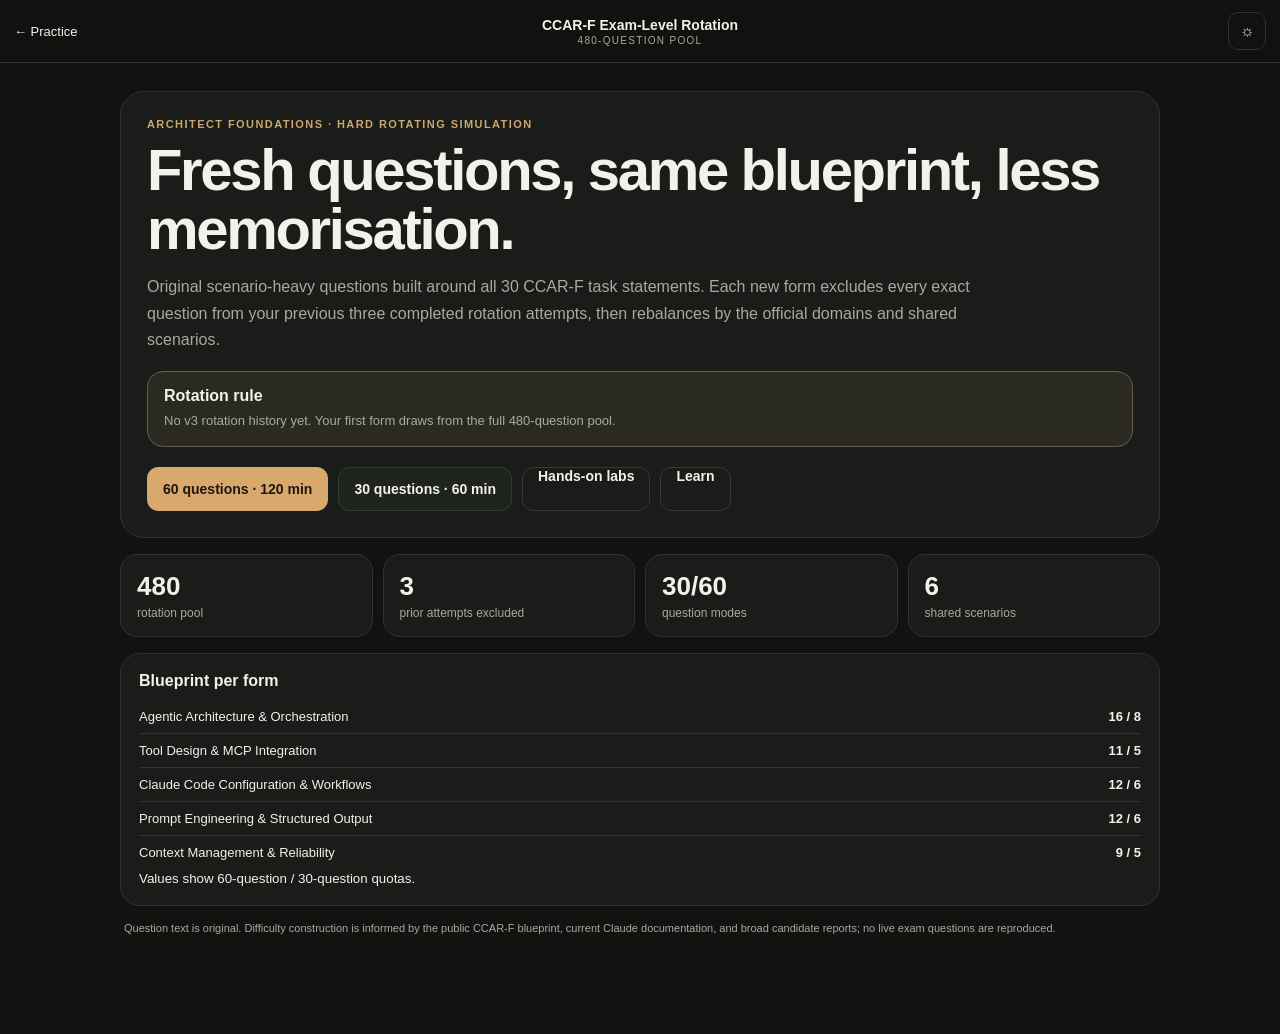
==== ccarf-final.html @ fe5c46d6 "Upgrade CCAR-F to 480-question exam-level rotation" ====
<!doctype html>
<html lang="en" data-theme="dark">
<head>
  <meta charset="utf-8">
  <meta name="viewport" content="width=device-width,initial-scale=1,viewport-fit=cover">
  <meta name="theme-color" content="#111310">
  <meta name="description" content="CCAR-F exam-level rotating practice with a 480-question original bank, 30/60 question modes, shared scenarios, blueprint weighting, and three-attempt repeat avoidance.">
  <title>CCAR-F Exam-Level Rotation</title>
  <link rel="stylesheet" href="styles.css">
  <link rel="stylesheet" href="readiness.css">
  <link rel="stylesheet" href="ccarf-hardening.css">
</head>
<body>
  <div id="ccarf-final-app"></div>
  <script src="ccarf-final-bank.js"></script>
  <script src="ccarf-final.js"></script>
</body>
</html>
---- styles.css ----
:root{
  color-scheme:dark;
  --bg:#111310;--surface:#181b17;--surface-2:#20241f;--surface-3:#292e28;
  --text:#f3f1ea;--muted:#aaa99f;--faint:#7d7f76;--border:#343931;
  --accent:#d9a86c;--accent-soft:#3b3023;--accent-text:#ffddb4;
  --good:#83b89a;--good-bg:#182a20;--bad:#dc8a86;--bad-bg:#311e1d;--warn:#d9b86c;
  --shadow:0 18px 55px rgba(0,0,0,.24);--r:16px;--r-sm:11px;
  --s1:4px;--s2:8px;--s3:12px;--s4:16px;--s5:24px;--s6:32px;--s7:48px;
  --max:1120px;--tap:44px;--fast:160ms;
  font-family:Inter,ui-sans-serif,-apple-system,BlinkMacSystemFont,"Segoe UI",Roboto,Helvetica,Arial,sans-serif;
}
html[data-theme="light"]{color-scheme:light;--bg:#f4f2ec;--surface:#fbfaf6;--surface-2:#f0eee7;--surface-3:#e7e4dc;--text:#25261f;--muted:#62645c;--faint:#85877e;--border:#d8d5cc;--accent:#9d602f;--accent-soft:#f1e1cf;--accent-text:#6e3b18;--good:#3f7d5c;--good-bg:#e3f0e8;--bad:#b7534f;--bad-bg:#f5e3e1;--warn:#8d6d24;--shadow:0 18px 55px rgba(53,49,40,.10)}
*{box-sizing:border-box}html,body{margin:0;min-height:100%;background:var(--bg);color:var(--text)}body{min-width:320px}button,input{font:inherit}button{color:inherit}a{color:inherit}button:focus-visible,input:focus-visible,[tabindex]:focus-visible{outline:2px solid var(--accent);outline-offset:3px}
.shell{min-height:100vh;padding-bottom:78px}.topbar{position:sticky;top:0;z-index:20;background:color-mix(in srgb,var(--bg) 88%,transparent);backdrop-filter:blur(18px);border-bottom:1px solid var(--border)}.topbar-inner{height:64px;max-width:var(--max);margin:auto;padding:0 var(--s4);display:flex;align-items:center;justify-content:space-between;gap:var(--s3)}
.brand{display:flex;align-items:center;gap:11px;font-weight:760;letter-spacing:-.02em}.mark{width:29px;height:29px;border-radius:9px;background:linear-gradient(145deg,var(--accent),color-mix(in srgb,var(--accent) 62%,#fff));display:grid;place-items:center;color:#17130f;font-weight:900;font-size:14px}.top-actions{display:flex;align-items:center;gap:8px}.icon-btn{width:44px;height:44px;border:0;border-radius:12px;background:transparent;display:grid;place-items:center;cursor:pointer}.icon-btn:hover{background:var(--surface-2)}
.main{max-width:var(--max);margin:auto;padding:var(--s5) var(--s4) var(--s7)}.eyebrow{font-size:12px;text-transform:uppercase;letter-spacing:.13em;color:var(--accent);font-weight:800}.hero{padding:16px 0 26px}.hero h1{margin:8px 0 8px;font-size:clamp(30px,5vw,48px);line-height:1.04;letter-spacing:-.045em;max-width:760px}.hero p{margin:0;max-width:680px;color:var(--muted);line-height:1.65;font-size:15px}
.exam-grid{display:grid;grid-template-columns:1fr;gap:12px}.exam-card{position:relative;border:1px solid var(--border);border-radius:var(--r);background:var(--surface);padding:20px;overflow:hidden}.exam-card:before{content:"";position:absolute;inset:0 auto 0 0;width:3px;background:var(--track,var(--accent))}.exam-card h2{margin:0 0 6px;font-size:19px;letter-spacing:-.02em}.meta{color:var(--muted);font-size:13px;line-height:1.5}.card-actions{display:flex;gap:9px;flex-wrap:wrap;margin-top:18px}.btn{min-height:44px;border:1px solid var(--border);border-radius:11px;padding:0 15px;background:var(--surface-2);font-weight:720;font-size:14px;cursor:pointer;transition:transform var(--fast),background var(--fast),border-color var(--fast)}.btn:hover{background:var(--surface-3)}.btn:active{transform:translateY(1px)}.btn.primary{background:var(--accent);border-color:var(--accent);color:#1d1711}.btn.ghost{background:transparent}.btn.danger{border-color:color-mix(in srgb,var(--bad) 55%,var(--border));color:var(--bad)}.btn:disabled{opacity:.5;cursor:not-allowed}.resume-note{margin-top:13px;padding-top:13px;border-top:1px solid var(--border);font-size:13px;color:var(--muted)}
.bottom-nav{position:fixed;z-index:30;left:0;right:0;bottom:0;padding:8px max(12px,env(safe-area-inset-right)) max(8px,env(safe-area-inset-bottom)) max(12px,env(safe-area-inset-left));background:color-mix(in srgb,var(--bg) 92%,transparent);backdrop-filter:blur(18px);border-top:1px solid var(--border);display:grid;grid-template-columns:1fr 1fr;gap:8px}.nav-btn{height:52px;border:0;border-radius:13px;background:transparent;color:var(--muted);font-size:12px;font-weight:760;display:flex;flex-direction:column;align-items:center;justify-content:center;gap:4px;cursor:pointer}.nav-btn.active{background:var(--surface-2);color:var(--text)}.nav-icon{font-size:18px;line-height:1}
.page-head{display:flex;align-items:flex-start;justify-content:space-between;gap:16px;margin-bottom:22px}.page-head h1{font-size:28px;margin:2px 0 4px;letter-spacing:-.035em}.page-head p{margin:0;color:var(--muted);font-size:14px}.history-list{display:grid;gap:10px}.history-item{border:1px solid var(--border);background:var(--surface);border-radius:14px;padding:16px;display:grid;grid-template-columns:1fr auto;gap:12px;align-items:center}.history-title{font-weight:760}.history-sub{margin-top:4px;font-size:13px;color:var(--muted)}.score{font-size:22px;font-weight:820;letter-spacing:-.04em;text-align:right}.empty{border:1px dashed var(--border);border-radius:16px;padding:34px 20px;text-align:center;color:var(--muted)}.empty strong{display:block;color:var(--text);margin-bottom:5px}
.exam-shell{min-height:100vh;background:var(--bg);padding-bottom:86px}.exam-top{position:sticky;top:0;z-index:25;background:color-mix(in srgb,var(--bg) 93%,transparent);backdrop-filter:blur(18px);border-bottom:1px solid var(--border)}.exam-top-inner{max-width:960px;margin:auto;height:62px;padding:0 12px;display:grid;grid-template-columns:1fr auto 1fr;align-items:center;gap:8px}.exam-progress{font-size:13px;font-weight:780}.timer{font-variant-numeric:tabular-nums;font-size:14px;font-weight:800;padding:7px 10px;border-radius:9px;background:var(--surface-2)}.exam-tools{justify-self:end;display:flex;gap:4px}.flag.active{color:var(--warn);background:var(--surface-2)}
.question-wrap{max-width:860px;margin:auto;padding:24px 16px 112px}.q-domain{font-size:12px;font-weight:800;letter-spacing:.08em;text-transform:uppercase;color:var(--accent);margin-bottom:12px}.select-rule{display:inline-flex;align-items:center;gap:7px;margin-bottom:14px;border:1px solid var(--border);background:var(--surface);border-radius:999px;padding:6px 10px;font-size:12px;font-weight:800}.select-rule b{color:var(--accent-text)}.stem{font-size:clamp(18px,2.8vw,23px);line-height:1.55;letter-spacing:-.018em;margin:0 0 22px;max-width:75ch}.options{display:grid;gap:10px}.option{width:100%;border:1px solid var(--border);background:var(--surface);border-radius:14px;padding:14px 14px;min-height:58px;display:grid;grid-template-columns:30px 1fr;gap:12px;text-align:left;align-items:start;cursor:pointer;line-height:1.5;transition:background var(--fast),border-color var(--fast),transform var(--fast)}.option:hover{background:var(--surface-2)}.option.selected{border-color:var(--accent);background:var(--accent-soft)}.choice-key{width:28px;height:28px;border-radius:8px;border:1px solid var(--border);display:grid;place-items:center;font-size:12px;font-weight:850;background:var(--bg)}.option.selected .choice-key{border-color:var(--accent);background:var(--accent);color:#19140f}.choice-text{padding-top:2px}
.exam-footer{position:fixed;z-index:24;bottom:0;left:0;right:0;background:color-mix(in srgb,var(--bg) 94%,transparent);backdrop-filter:blur(18px);border-top:1px solid var(--border);padding:10px max(12px,env(safe-area-inset-right)) max(10px,env(safe-area-inset-bottom)) max(12px,env(safe-area-inset-left))}.exam-footer-inner{max-width:860px;margin:auto;display:grid;grid-template-columns:1fr auto 1fr;gap:8px}.exam-footer .btn:last-child{justify-self:end}.answered-chip{align-self:center;font-size:12px;color:var(--muted);white-space:nowrap}
.sheet-backdrop{position:fixed;z-index:60;inset:0;background:rgba(0,0,0,.52);display:flex;align-items:flex-end}.sheet{width:100%;max-height:82vh;background:var(--surface);border:1px solid var(--border);border-bottom:0;border-radius:20px 20px 0 0;box-shadow:var(--shadow);overflow:auto;padding:10px 16px max(24px,env(safe-area-inset-bottom))}.sheet-grab{width:42px;height:4px;border-radius:5px;background:var(--border);margin:2px auto 14px}.sheet-head{display:flex;align-items:center;justify-content:space-between;gap:10px;margin-bottom:14px}.sheet-head h2{font-size:18px;margin:0}.navigator{display:grid;grid-template-columns:repeat(6,1fr);gap:8px}.qnum{aspect-ratio:1;border:1px solid var(--border);border-radius:10px;background:var(--surface-2);font-weight:780;cursor:pointer;position:relative}.qnum.answered{border-color:color-mix(in srgb,var(--accent) 65%,var(--border))}.qnum.current{background:var(--accent);border-color:var(--accent);color:#19140f}.qnum.flagged:after{content:"";position:absolute;right:5px;top:5px;width:5px;height:5px;border-radius:50%;background:var(--warn)}.submit-summary{margin:14px 0;padding:14px;border-radius:12px;background:var(--surface-2);color:var(--muted);font-size:13px;line-height:1.65}.submit-summary strong{color:var(--text)}
.result-head{border-bottom:1px solid var(--border);padding-bottom:22px;margin-bottom:20px}.result-head h1{font-size:30px;letter-spacing:-.04em;margin:8px 0}.result-big{font-size:clamp(42px,10vw,70px);font-weight:860;letter-spacing:-.065em;line-height:1}.result-label{color:var(--muted);font-size:14px;margin-top:7px}.filter-row{display:flex;gap:8px;overflow:auto;padding:2px 0 16px;scrollbar-width:none}.filter-row::-webkit-scrollbar{display:none}.pill{height:40px;border:1px solid var(--border);background:transparent;border-radius:999px;padding:0 13px;white-space:nowrap;cursor:pointer;color:var(--muted);font-weight:740;font-size:13px}.pill.active{background:var(--surface-2);color:var(--text);border-color:var(--accent)}.review-list{display:grid;gap:12px}.review-card{border:1px solid var(--border);background:var(--surface);border-radius:15px;padding:16px}.review-card.bad{border-left:3px solid var(--bad)}.review-card.good{border-left:3px solid var(--good)}.review-card h3{font-size:16px;line-height:1.55;margin:8px 0 13px}.status-line{display:flex;gap:7px;align-items:center;flex-wrap:wrap}.status{font-size:11px;text-transform:uppercase;letter-spacing:.08em;font-weight:850;padding:5px 7px;border-radius:7px}.status.bad{color:var(--bad);background:var(--bad-bg)}.status.good{color:var(--good);background:var(--good-bg)}.status.flag{color:var(--warn);background:var(--surface-2)}.review-answer{font-size:13px;line-height:1.55;padding:9px 10px;border-radius:9px;background:var(--surface-2);margin-top:7px}.review-answer.correct{background:var(--good-bg)}.review-answer.yours-wrong{background:var(--bad-bg)}.rationale{margin-top:12px;color:var(--muted);font-size:13px;line-height:1.65;border-top:1px solid var(--border);padding-top:12px}.rationale strong{color:var(--text)}
.toast{position:fixed;z-index:100;left:50%;bottom:90px;transform:translateX(-50%);background:var(--text);color:var(--bg);border-radius:10px;padding:10px 13px;font-size:13px;font-weight:760;box-shadow:var(--shadow);max-width:calc(100vw - 28px)}
@media(min-width:700px){.shell{padding-bottom:0}.bottom-nav{position:sticky;top:64px;bottom:auto;z-index:19;max-width:var(--max);margin:auto;border:0;background:transparent;backdrop-filter:none;display:flex;padding:12px 16px 0;gap:6px}.nav-btn{height:40px;min-width:95px;flex-direction:row;font-size:13px}.nav-icon{font-size:15px}.main{padding-top:24px}.exam-grid{grid-template-columns:repeat(2,1fr)}.navigator{grid-template-columns:repeat(10,1fr)}.sheet-backdrop{align-items:center;justify-content:center;padding:24px}.sheet{max-width:620px;max-height:80vh;border-radius:20px;border-bottom:1px solid var(--border);padding:16px 18px 22px}.sheet-grab{display:none}.question-wrap{padding-top:38px}.option{padding:15px 16px}.review-card{padding:20px}}
@media(min-width:1000px){.exam-grid{grid-template-columns:repeat(2,1fr);gap:14px}.main{padding-left:24px;padding-right:24px}.topbar-inner{padding:0 24px}.hero{padding-top:28px}.exam-card{padding:24px}}
@media(prefers-reduced-motion:reduce){*,*:before,*:after{scroll-behavior:auto!important;transition:none!important;animation:none!important}}
---- readiness.css ----
.setup-sheet .mode-card{border:1px solid var(--border);border-radius:14px;padding:14px;margin:12px 0;background:var(--surface-2)}
.setup-sheet .mode-card.recommended{border-color:color-mix(in srgb,var(--accent) 65%,var(--border));background:color-mix(in srgb,var(--accent-soft) 45%,var(--surface))}
.mode-card strong{font-size:15px}.mode-card p{margin:7px 0 12px;color:var(--muted);font-size:13px;line-height:1.55}.mode-tag{font-size:10px;text-transform:uppercase;letter-spacing:.1em;font-weight:850;color:var(--accent);margin-bottom:5px}
.mode-card label{display:block;font-size:12px;font-weight:800;margin:10px 0 5px}.mode-card select,.match-row select{width:100%;min-height:44px;border-radius:10px;padding:0 11px;background:var(--surface);color:var(--text);border:1px solid var(--border)}.mode-card .btn{margin-top:10px}
.scenario-card{border:1px solid color-mix(in srgb,var(--accent) 42%,var(--border));background:color-mix(in srgb,var(--accent-soft) 38%,var(--surface));border-radius:14px;padding:14px 15px;margin:0 0 18px}.scenario-card p{margin:5px 0 0;color:var(--muted);font-size:13px;line-height:1.6}.scenario-kicker{font-size:11px;font-weight:850;text-transform:uppercase;letter-spacing:.08em;color:var(--accent-text)}
.format-note{font-size:12px;font-weight:760;color:var(--muted);border-left:3px solid var(--accent);padding:7px 10px;margin-bottom:14px;background:var(--surface)}
.matrix-list,.match-list{display:grid;gap:10px}.matrix-row,.match-row{border:1px solid var(--border);background:var(--surface);border-radius:13px;padding:13px;display:grid;gap:10px;line-height:1.5}.matrix-actions{display:flex;gap:8px}.mini-choice{min-width:70px;min-height:40px;border:1px solid var(--border);border-radius:9px;background:var(--surface-2);font-weight:800;cursor:pointer}.mini-choice.selected{border-color:var(--accent);background:var(--accent-soft);color:var(--accent-text)}
.confidence{margin-top:22px;padding-top:16px;border-top:1px solid var(--border);display:flex;gap:8px;align-items:center;flex-wrap:wrap}.confidence>span{font-size:12px;color:var(--muted);font-weight:800;margin-right:2px}.confidence-btn{min-height:38px;border:1px solid var(--border);border-radius:999px;background:transparent;padding:0 12px;font-size:12px;font-weight:780;cursor:pointer}.confidence-btn.selected{border-color:var(--accent);background:var(--accent-soft);color:var(--accent-text)}
.readiness-card{border:1px solid var(--border);border-radius:16px;padding:18px;margin:0 0 20px;background:var(--surface)}.readiness-card.strong{border-color:color-mix(in srgb,var(--good) 65%,var(--border))}.readiness-card.develop{border-color:color-mix(in srgb,var(--warn) 65%,var(--border))}.readiness-card h2{margin:5px 0 6px;font-size:20px}.readiness-card p{margin:0;color:var(--muted);font-size:13px;line-height:1.55}.readiness-metrics{display:grid;grid-template-columns:repeat(3,1fr);gap:8px;margin-top:14px}.readiness-metrics span{background:var(--surface-2);border-radius:10px;padding:10px;font-size:11px;color:var(--muted)}.readiness-metrics b{display:block;color:var(--text);font-size:18px;margin-bottom:2px}
.domain-score-grid{display:grid;grid-template-columns:1fr;gap:8px;margin-bottom:18px}.domain-score{display:grid;grid-template-columns:1fr auto auto;gap:10px;align-items:center;border:1px solid var(--border);border-radius:11px;padding:10px 12px;background:var(--surface)}.domain-score span{font-size:12px;line-height:1.35}.domain-score b{font-size:14px}.domain-score small{color:var(--muted)}.status.neutral{color:var(--muted);background:var(--surface-2)}.trap{margin-top:9px;padding:9px 10px;border-radius:9px;background:color-mix(in srgb,var(--warn) 10%,var(--surface-2));font-size:12px;color:var(--muted)}.trap strong{color:var(--warn)}
@media(min-width:700px){.matrix-row{grid-template-columns:1fr auto;align-items:center}.match-row{grid-template-columns:1fr minmax(210px,280px);align-items:center}.domain-score-grid{grid-template-columns:repeat(2,1fr)}}
@media(max-width:480px){.readiness-metrics{grid-template-columns:1fr}.confidence-btn{flex:1}.matrix-actions .mini-choice{flex:1}}
---- ccarf-hardening.css ----
.ccarf-top{position:sticky;top:0;z-index:50;display:grid;grid-template-columns:1fr auto 1fr;align-items:center;gap:12px;padding:12px max(14px,env(safe-area-inset-left));border-bottom:1px solid var(--line,#30342f);background:color-mix(in srgb,var(--bg,#111310) 92%,transparent);backdrop-filter:blur(14px)}
.ccarf-top>div{text-align:center;display:flex;flex-direction:column;gap:2px}.ccarf-top strong{font-size:14px}.ccarf-top span{font-size:10px;letter-spacing:.13em;color:var(--muted,#9da39a)}
.ccarf-back{color:var(--text,#f1f1eb);text-decoration:none;font-size:13px}.ccarf-icon{justify-self:end;border:1px solid var(--line,#30342f);background:transparent;color:var(--text,#f1f1eb);border-radius:10px;width:38px;height:38px}
.ccarf-shell,.ccarf-exam{width:min(1040px,calc(100% - 28px));margin:0 auto;padding:28px 0 84px}.ccarf-exam{width:min(920px,calc(100% - 24px))}
.ccarf-hero{padding:26px;border:1px solid var(--line,#30342f);border-radius:24px;background:var(--panel,#191c18)}.ccarf-hero h1,.ccarf-result h1{font-size:clamp(30px,6vw,58px);line-height:1.02;margin:10px 0 14px;letter-spacing:-.04em}.ccarf-hero p{max-width:850px;line-height:1.65;color:var(--muted,#a9aea5)}
.ccarf-kicker{text-transform:uppercase;letter-spacing:.13em;font-size:11px;color:#cfa46d;font-weight:750}.ccarf-callout{margin-top:18px;padding:15px 16px;border-radius:16px;background:color-mix(in srgb,#cfa46d 10%,transparent);border:1px solid color-mix(in srgb,#cfa46d 35%,var(--line,#30342f));display:grid;gap:6px}.ccarf-callout span{font-size:13px;line-height:1.5;color:var(--muted,#a9aea5)}
.ccarf-actions,.ccarf-controls{display:flex;gap:10px;flex-wrap:wrap;margin-top:20px}.ccarf-actions .btn{text-decoration:none}
.ccarf-metrics{display:grid;grid-template-columns:repeat(4,1fr);gap:10px;margin:16px 0}.ccarf-metrics article,.ccarf-domain-grid article{border:1px solid var(--line,#30342f);border-radius:17px;padding:16px;background:var(--panel,#191c18);display:flex;flex-direction:column;gap:4px}.ccarf-metrics b{font-size:26px}.ccarf-metrics span,.ccarf-domain-grid span{font-size:12px;color:var(--muted,#a9aea5)}
.ccarf-blueprint,.ccarf-traps,.ccarf-last{border:1px solid var(--line,#30342f);border-radius:20px;padding:18px;background:var(--panel,#191c18);margin-top:14px}.ccarf-blueprint h2,.ccarf-traps h2{font-size:16px;margin:0 0 10px}.ccarf-blueprint>div,.ccarf-traps>div{display:flex;justify-content:space-between;gap:14px;padding:9px 0;border-top:1px solid var(--line,#30342f);font-size:13px}.ccarf-blueprint>div:first-of-type,.ccarf-traps>div:first-of-type{border-top:0}.ccarf-last{display:flex;align-items:center;justify-content:space-between;gap:14px}.ccarf-last>div:first-child{display:flex;flex-direction:column}.ccarf-last strong{font-size:28px}.ccarf-note{font-size:11px;color:var(--muted,#a9aea5);line-height:1.5;margin:14px 4px}
.ccarf-exam-head{display:flex;justify-content:space-between;align-items:center;margin-bottom:14px}.ccarf-exam-head>div:first-child{display:flex;flex-direction:column;gap:4px}.ccarf-exam-head span{font-size:12px;color:var(--muted,#a9aea5)}.ccarf-exam-head b{font-size:13px}.ccarf-exam-head>div:last-child{font-variant-numeric:tabular-nums;font-size:22px;font-weight:800}
.ccarf-scenario{border:1px solid color-mix(in srgb,#79a9a1 45%,var(--line,#30342f));background:color-mix(in srgb,#79a9a1 8%,var(--panel,#191c18));padding:18px;border-radius:20px;margin-bottom:14px}.ccarf-scenario>div,.ccarf-independent{font-size:11px;text-transform:uppercase;letter-spacing:.12em;color:#79a9a1;font-weight:750}.ccarf-scenario p{line-height:1.62;margin:9px 0 0;font-size:14px}
.ccarf-independent{padding:8px 2px}.ccarf-question{border:1px solid var(--line,#30342f);background:var(--panel,#191c18);border-radius:22px;padding:20px}.ccarf-stem{font-size:17px;line-height:1.58;font-weight:650;margin-bottom:16px}
.ccarf-options{display:grid;gap:10px}.ccarf-option{width:100%;display:grid;grid-template-columns:34px 1fr;gap:12px;text-align:left;border:1px solid var(--line,#30342f);background:var(--bg,#111310);color:var(--text,#f1f1eb);padding:14px;border-radius:16px;cursor:pointer;align-items:start}.ccarf-option:hover{border-color:#6f756d}.ccarf-option.selected{border-color:#cfa46d;box-shadow:0 0 0 1px #cfa46d inset}.ccarf-option>span{width:30px;height:30px;border-radius:9px;display:grid;place-items:center;border:1px solid var(--line,#30342f);font-weight:800}.ccarf-option p{margin:2px 0 0;line-height:1.5;font-size:14px}.ccarf-option.right{border-color:#7baa82}.ccarf-option.wrong{border-color:#bd7771}
.ccarf-confidence{display:flex;align-items:center;gap:7px;flex-wrap:wrap;margin:12px 0}.ccarf-confidence>span{font-size:12px;color:var(--muted,#a9aea5);margin-right:4px}.ccarf-confidence button{border:1px solid var(--line,#30342f);background:transparent;color:var(--text,#f1f1eb);border-radius:10px;padding:8px 11px}.ccarf-confidence button.on{border-color:#cfa46d;background:color-mix(in srgb,#cfa46d 10%,transparent)}
.ccarf-controls{justify-content:space-between}.ccarf-navigator{margin-top:14px;border:1px solid var(--line,#30342f);border-radius:16px;padding:12px 14px}.ccarf-navigator summary{cursor:pointer;font-size:13px}.ccarf-navigator>div{display:grid;grid-template-columns:repeat(10,1fr);gap:6px;margin-top:12px}.ccarf-navnum{aspect-ratio:1;border-radius:9px;border:1px solid var(--line,#30342f);background:transparent;color:var(--muted,#a9aea5)}.ccarf-navnum.done{color:var(--text,#f1f1eb);background:color-mix(in srgb,#79a9a1 12%,transparent)}.ccarf-navnum.current{border-color:#cfa46d}.ccarf-navnum.flag{box-shadow:inset 0 -3px #cfa46d}
.ccarf-result{text-align:center;border:1px solid var(--line,#30342f);border-radius:24px;padding:28px;background:var(--panel,#191c18)}.ccarf-score{font-size:clamp(64px,15vw,126px);font-weight:900;letter-spacing:-.08em;line-height:.9;margin:18px 0}.ccarf-result p{color:var(--muted,#a9aea5)}
.ccarf-domain-grid{display:grid;grid-template-columns:repeat(5,1fr);gap:9px;margin-top:14px}.ccarf-domain-grid b{font-size:25px}.ccarf-domain-grid small{color:var(--muted,#a9aea5)}
.ccarf-pagehead{display:flex;justify-content:space-between;align-items:end;gap:12px;margin-bottom:14px}.ccarf-pagehead h1{margin:4px 0 0}.ccarf-review{border:1px solid var(--line,#30342f);border-radius:20px;padding:18px;background:var(--panel,#191c18);margin:12px 0}.ccarf-review-num,.ccarf-mini-scenario{font-size:11px;color:var(--muted,#a9aea5);text-transform:uppercase;letter-spacing:.1em}.ccarf-review h3{line-height:1.5;font-size:16px}.ccarf-review-answer{border-radius:14px;padding:13px;margin:9px 0;display:grid;gap:6px}.ccarf-review-answer.wrong{background:color-mix(in srgb,#bd7771 10%,transparent);border:1px solid color-mix(in srgb,#bd7771 45%,var(--line,#30342f))}.ccarf-review-answer.right{background:color-mix(in srgb,#7baa82 10%,transparent);border:1px solid color-mix(in srgb,#7baa82 45%,var(--line,#30342f))}.ccarf-review-answer small{color:var(--muted,#a9aea5);line-height:1.45}.ccarf-key{display:grid;grid-template-columns:120px 1fr;gap:10px;padding:9px 0;border-top:1px solid var(--line,#30342f);font-size:13px}.ccarf-toast{position:fixed;bottom:22px;left:50%;transform:translateX(-50%);background:#22261f;color:#fff;border:1px solid #3e443b;padding:10px 14px;border-radius:12px;z-index:100}
.ccarf-lab-list{display:grid;gap:8px;margin-top:14px}.ccarf-lab-list button{display:grid;grid-template-columns:36px 1fr auto;gap:12px;align-items:center;text-align:left;padding:13px;border:1px solid var(--line,#30342f);border-radius:15px;background:var(--panel,#191c18);color:var(--text,#f1f1eb)}.ccarf-lab-list button>span{width:32px;height:32px;border-radius:9px;display:grid;place-items:center;background:var(--bg,#111310)}.ccarf-lab-list div{display:flex;flex-direction:column;gap:3px}.ccarf-lab-list small{color:var(--muted,#a9aea5)}.ccarf-lab-list em{font-style:normal;font-size:10px;letter-spacing:.1em;color:var(--muted,#a9aea5)}.ccarf-lab-list button.passed{border-color:#7baa82}.ccarf-lab{border:1px solid var(--line,#30342f);border-radius:22px;padding:22px;background:var(--panel,#191c18)}.ccarf-lab h1{font-size:clamp(28px,5vw,45px);letter-spacing:-.04em}.ccarf-lab-task{font-size:16px;line-height:1.55}.ccarf-lab pre{overflow:auto;border:1px solid var(--line,#30342f);border-radius:14px;padding:14px;background:#0d0f0c;line-height:1.5}.ccarf-feedback{margin-top:12px;border-radius:15px;padding:14px;border:1px solid var(--line,#30342f)}.ccarf-feedback.ok{border-color:#7baa82}.ccarf-feedback.bad{border-color:#bd7771}.ccarf-feedback p{line-height:1.5;color:var(--muted,#a9aea5)}.ccarf-feedback a{font-size:12px;color:#cfa46d}
.ccarf-float{position:fixed;right:16px;bottom:max(82px,calc(env(safe-area-inset-bottom) + 72px));z-index:45;display:flex;gap:7px;align-items:center;background:color-mix(in srgb,var(--panel,#191c18) 94%,transparent);border:1px solid #5a5140;border-radius:14px;padding:8px;box-shadow:0 12px 35px rgba(0,0,0,.25);backdrop-filter:blur(12px)}.ccarf-float strong{font-size:11px;margin:0 4px}.ccarf-float a{font-size:11px;color:var(--text,#f1f1eb);text-decoration:none;border:1px solid var(--line,#30342f);border-radius:9px;padding:7px 9px}
@media(max-width:760px){.ccarf-top{grid-template-columns:auto 1fr auto}.ccarf-top>div{text-align:left}.ccarf-metrics{grid-template-columns:repeat(2,1fr)}.ccarf-domain-grid{grid-template-columns:1fr 1fr}.ccarf-navigator>div{grid-template-columns:repeat(6,1fr)}.ccarf-hero,.ccarf-question,.ccarf-lab{padding:17px}.ccarf-stem{font-size:16px}.ccarf-option{grid-template-columns:30px 1fr;padding:12px}.ccarf-last{align-items:flex-start;flex-direction:column}.ccarf-key{grid-template-columns:1fr}.ccarf-float{left:12px;right:12px;justify-content:center}.ccarf-float strong{display:none}}
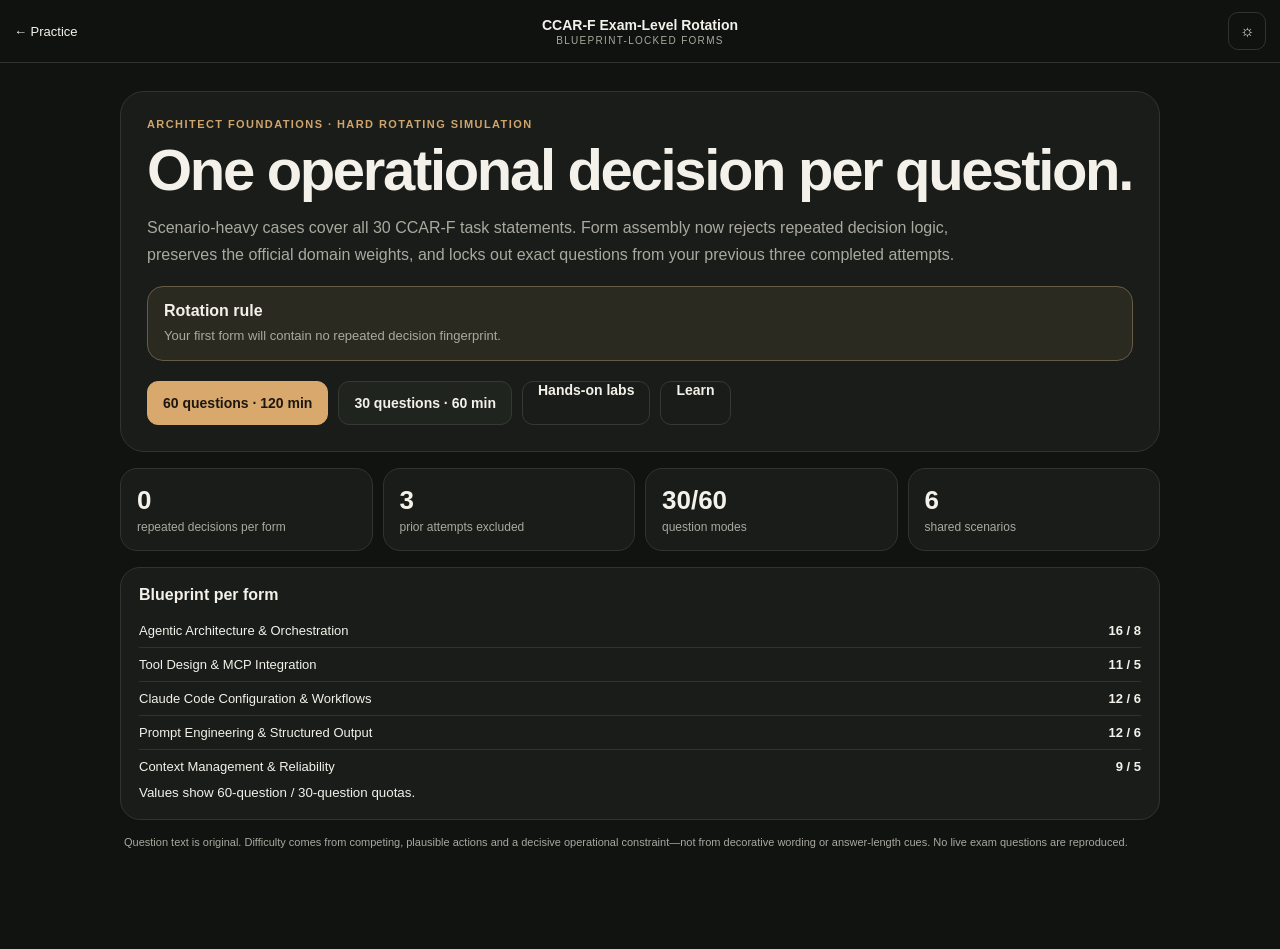
==== commit 90a017d8: "Rebuild CCAR-F exam forms around unique decisions" ====
--- a/ccarf-final.html
+++ b/ccarf-final.html
@@ -4,15 +4,15 @@
   <meta charset="utf-8">
   <meta name="viewport" content="width=device-width,initial-scale=1,viewport-fit=cover">
   <meta name="theme-color" content="#111310">
-  <meta name="description" content="CCAR-F exam-level rotating practice with a 480-question original bank, 30/60 question modes, shared scenarios, blueprint weighting, and three-attempt repeat avoidance.">
+  <meta name="description" content="CCAR-F exam-level practice with decision-unique 30/60 question forms, shared scenarios, blueprint weighting, and three-attempt case rotation.">
   <title>CCAR-F Exam-Level Rotation</title>
   <link rel="stylesheet" href="styles.css">
   <link rel="stylesheet" href="readiness.css">
-  <link rel="stylesheet" href="ccarf-hardening.css">
+  <link rel="stylesheet" href="ccarf-hardening.css?v=20260904">
 </head>
 <body>
   <div id="ccarf-final-app"></div>
-  <script src="ccarf-final-bank.js"></script>
-  <script src="ccarf-final.js"></script>
+  <script src="ccarf-final-bank.js?v=20260904"></script>
+  <script src="ccarf-final.js?v=20260904"></script>
 </body>
 </html>
--- a/ccarf-hardening.css
+++ b/ccarf-hardening.css
@@ -16,7 +16,7 @@
 .ccarf-controls{justify-content:space-between}.ccarf-navigator{margin-top:14px;border:1px solid var(--line,#30342f);border-radius:16px;padding:12px 14px}.ccarf-navigator summary{cursor:pointer;font-size:13px}.ccarf-navigator>div{display:grid;grid-template-columns:repeat(10,1fr);gap:6px;margin-top:12px}.ccarf-navnum{aspect-ratio:1;border-radius:9px;border:1px solid var(--line,#30342f);background:transparent;color:var(--muted,#a9aea5)}.ccarf-navnum.done{color:var(--text,#f1f1eb);background:color-mix(in srgb,#79a9a1 12%,transparent)}.ccarf-navnum.current{border-color:#cfa46d}.ccarf-navnum.flag{box-shadow:inset 0 -3px #cfa46d}
 .ccarf-result{text-align:center;border:1px solid var(--line,#30342f);border-radius:24px;padding:28px;background:var(--panel,#191c18)}.ccarf-score{font-size:clamp(64px,15vw,126px);font-weight:900;letter-spacing:-.08em;line-height:.9;margin:18px 0}.ccarf-result p{color:var(--muted,#a9aea5)}
 .ccarf-domain-grid{display:grid;grid-template-columns:repeat(5,1fr);gap:9px;margin-top:14px}.ccarf-domain-grid b{font-size:25px}.ccarf-domain-grid small{color:var(--muted,#a9aea5)}
-.ccarf-pagehead{display:flex;justify-content:space-between;align-items:end;gap:12px;margin-bottom:14px}.ccarf-pagehead h1{margin:4px 0 0}.ccarf-review{border:1px solid var(--line,#30342f);border-radius:20px;padding:18px;background:var(--panel,#191c18);margin:12px 0}.ccarf-review-num,.ccarf-mini-scenario{font-size:11px;color:var(--muted,#a9aea5);text-transform:uppercase;letter-spacing:.1em}.ccarf-review h3{line-height:1.5;font-size:16px}.ccarf-review-answer{border-radius:14px;padding:13px;margin:9px 0;display:grid;gap:6px}.ccarf-review-answer.wrong{background:color-mix(in srgb,#bd7771 10%,transparent);border:1px solid color-mix(in srgb,#bd7771 45%,var(--line,#30342f))}.ccarf-review-answer.right{background:color-mix(in srgb,#7baa82 10%,transparent);border:1px solid color-mix(in srgb,#7baa82 45%,var(--line,#30342f))}.ccarf-review-answer small{color:var(--muted,#a9aea5);line-height:1.45}.ccarf-key{display:grid;grid-template-columns:120px 1fr;gap:10px;padding:9px 0;border-top:1px solid var(--line,#30342f);font-size:13px}.ccarf-toast{position:fixed;bottom:22px;left:50%;transform:translateX(-50%);background:#22261f;color:#fff;border:1px solid #3e443b;padding:10px 14px;border-radius:12px;z-index:100}
+.ccarf-pagehead{display:flex;justify-content:space-between;align-items:end;gap:12px;margin-bottom:14px}.ccarf-pagehead h1{margin:4px 0 0}.ccarf-review{border:1px solid var(--line,#30342f);border-radius:20px;padding:18px;background:var(--panel,#191c18);margin:12px 0}.ccarf-review-num,.ccarf-mini-scenario{font-size:11px;color:var(--muted,#a9aea5);text-transform:uppercase;letter-spacing:.1em}.ccarf-review h3{line-height:1.5;font-size:16px}.ccarf-review-options{display:grid;gap:8px;margin:12px 0 16px}.ccarf-review-option{border:1px solid var(--line,#30342f);border-radius:13px;padding:12px 13px;display:grid;gap:5px}.ccarf-review-option b{font-size:11px;letter-spacing:.04em;text-transform:uppercase;color:var(--muted,#a9aea5)}.ccarf-review-option.right{background:color-mix(in srgb,#7baa82 10%,transparent);border-color:color-mix(in srgb,#7baa82 45%,var(--line,#30342f))}.ccarf-review-option.wrong{background:color-mix(in srgb,#bd7771 10%,transparent);border-color:color-mix(in srgb,#bd7771 45%,var(--line,#30342f))}.ccarf-review-answer{border-radius:14px;padding:13px;margin:9px 0;display:grid;gap:6px}.ccarf-review-answer.wrong{background:color-mix(in srgb,#bd7771 10%,transparent);border:1px solid color-mix(in srgb,#bd7771 45%,var(--line,#30342f))}.ccarf-review-answer.right{background:color-mix(in srgb,#7baa82 10%,transparent);border:1px solid color-mix(in srgb,#7baa82 45%,var(--line,#30342f))}.ccarf-review-answer small{color:var(--muted,#a9aea5);line-height:1.45}.ccarf-key{display:grid;grid-template-columns:150px 1fr;gap:10px;padding:9px 0;border-top:1px solid var(--line,#30342f);font-size:13px}.ccarf-toast{position:fixed;bottom:22px;left:50%;transform:translateX(-50%);background:#22261f;color:#fff;border:1px solid #3e443b;padding:10px 14px;border-radius:12px;z-index:100}
 .ccarf-lab-list{display:grid;gap:8px;margin-top:14px}.ccarf-lab-list button{display:grid;grid-template-columns:36px 1fr auto;gap:12px;align-items:center;text-align:left;padding:13px;border:1px solid var(--line,#30342f);border-radius:15px;background:var(--panel,#191c18);color:var(--text,#f1f1eb)}.ccarf-lab-list button>span{width:32px;height:32px;border-radius:9px;display:grid;place-items:center;background:var(--bg,#111310)}.ccarf-lab-list div{display:flex;flex-direction:column;gap:3px}.ccarf-lab-list small{color:var(--muted,#a9aea5)}.ccarf-lab-list em{font-style:normal;font-size:10px;letter-spacing:.1em;color:var(--muted,#a9aea5)}.ccarf-lab-list button.passed{border-color:#7baa82}.ccarf-lab{border:1px solid var(--line,#30342f);border-radius:22px;padding:22px;background:var(--panel,#191c18)}.ccarf-lab h1{font-size:clamp(28px,5vw,45px);letter-spacing:-.04em}.ccarf-lab-task{font-size:16px;line-height:1.55}.ccarf-lab pre{overflow:auto;border:1px solid var(--line,#30342f);border-radius:14px;padding:14px;background:#0d0f0c;line-height:1.5}.ccarf-feedback{margin-top:12px;border-radius:15px;padding:14px;border:1px solid var(--line,#30342f)}.ccarf-feedback.ok{border-color:#7baa82}.ccarf-feedback.bad{border-color:#bd7771}.ccarf-feedback p{line-height:1.5;color:var(--muted,#a9aea5)}.ccarf-feedback a{font-size:12px;color:#cfa46d}
 .ccarf-float{position:fixed;right:16px;bottom:max(82px,calc(env(safe-area-inset-bottom) + 72px));z-index:45;display:flex;gap:7px;align-items:center;background:color-mix(in srgb,var(--panel,#191c18) 94%,transparent);border:1px solid #5a5140;border-radius:14px;padding:8px;box-shadow:0 12px 35px rgba(0,0,0,.25);backdrop-filter:blur(12px)}.ccarf-float strong{font-size:11px;margin:0 4px}.ccarf-float a{font-size:11px;color:var(--text,#f1f1eb);text-decoration:none;border:1px solid var(--line,#30342f);border-radius:9px;padding:7px 9px}
 @media(max-width:760px){.ccarf-top{grid-template-columns:auto 1fr auto}.ccarf-top>div{text-align:left}.ccarf-metrics{grid-template-columns:repeat(2,1fr)}.ccarf-domain-grid{grid-template-columns:1fr 1fr}.ccarf-navigator>div{grid-template-columns:repeat(6,1fr)}.ccarf-hero,.ccarf-question,.ccarf-lab{padding:17px}.ccarf-stem{font-size:16px}.ccarf-option{grid-template-columns:30px 1fr;padding:12px}.ccarf-last{align-items:flex-start;flex-direction:column}.ccarf-key{grid-template-columns:1fr}.ccarf-float{left:12px;right:12px;justify-content:center}.ccarf-float strong{display:none}}
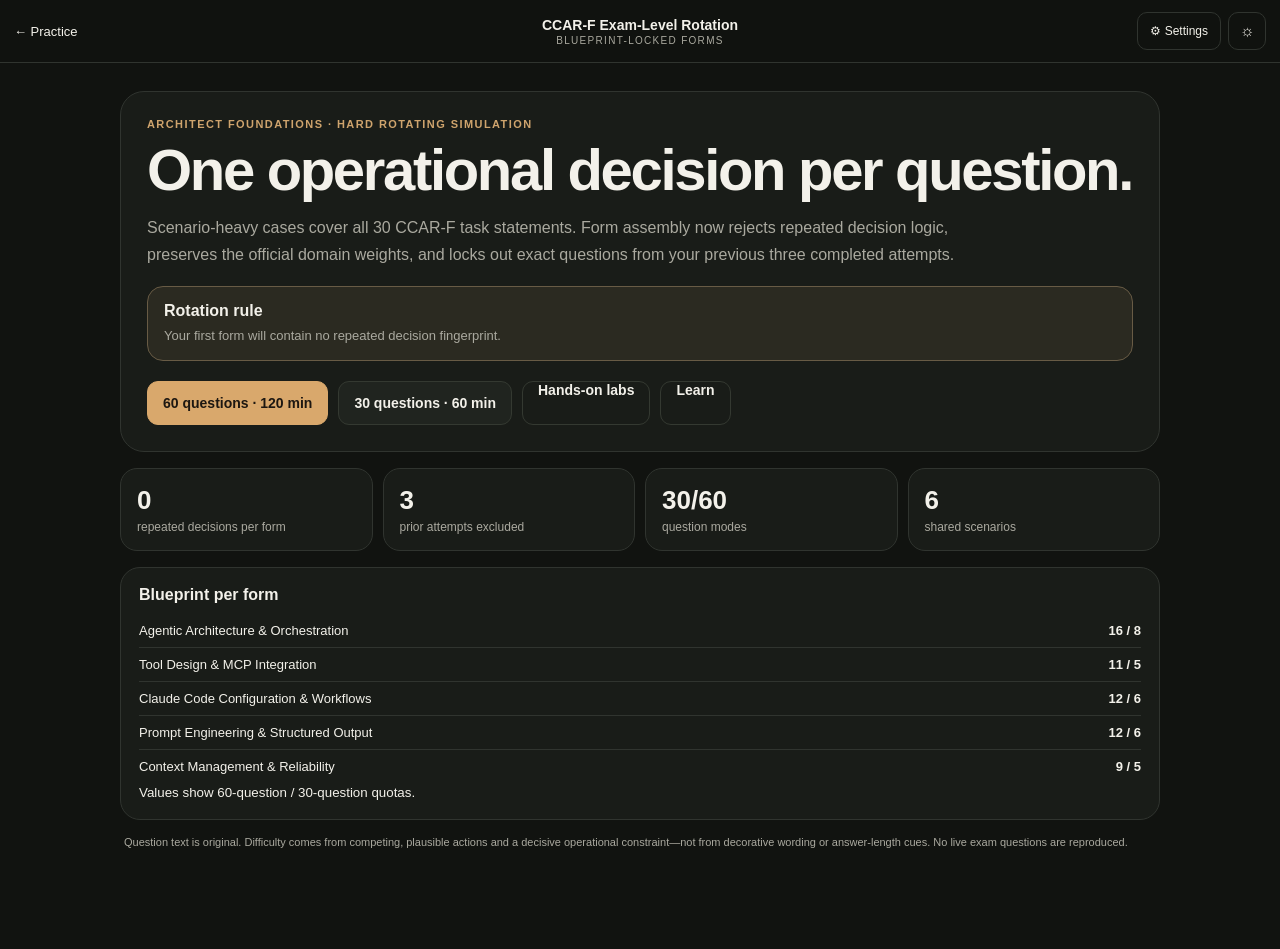
==== commit 343ab7b9: "Add exam reset settings" ====
--- a/ccarf-final.html
+++ b/ccarf-final.html
@@ -8,11 +8,11 @@
   <title>CCAR-F Exam-Level Rotation</title>
   <link rel="stylesheet" href="styles.css">
   <link rel="stylesheet" href="readiness.css">
-  <link rel="stylesheet" href="ccarf-hardening.css?v=20260904">
+  <link rel="stylesheet" href="ccarf-hardening.css?v=20260904-2">
 </head>
 <body>
   <div id="ccarf-final-app"></div>
-  <script src="ccarf-final-bank.js?v=20260904"></script>
-  <script src="ccarf-final.js?v=20260904"></script>
+  <script src="ccarf-final-bank.js?v=20260904-2"></script>
+  <script src="ccarf-final.js?v=20260904-2"></script>
 </body>
 </html>
--- a/ccarf-hardening.css
+++ b/ccarf-hardening.css
@@ -1,7 +1,7 @@
 
 .ccarf-top{position:sticky;top:0;z-index:50;display:grid;grid-template-columns:1fr auto 1fr;align-items:center;gap:12px;padding:12px max(14px,env(safe-area-inset-left));border-bottom:1px solid var(--line,#30342f);background:color-mix(in srgb,var(--bg,#111310) 92%,transparent);backdrop-filter:blur(14px)}
 .ccarf-top>div{text-align:center;display:flex;flex-direction:column;gap:2px}.ccarf-top strong{font-size:14px}.ccarf-top span{font-size:10px;letter-spacing:.13em;color:var(--muted,#9da39a)}
-.ccarf-back{color:var(--text,#f1f1eb);text-decoration:none;font-size:13px}.ccarf-icon{justify-self:end;border:1px solid var(--line,#30342f);background:transparent;color:var(--text,#f1f1eb);border-radius:10px;width:38px;height:38px}
+.ccarf-back{color:var(--text,#f1f1eb);text-decoration:none;font-size:13px}.ccarf-top-actions{justify-self:end;display:flex;align-items:center;gap:7px}.ccarf-icon,.ccarf-settings-link{border:1px solid var(--line,#30342f);background:transparent;color:var(--text,#f1f1eb);border-radius:10px;height:38px}.ccarf-icon{width:38px}.ccarf-settings-link{padding:0 12px;font-size:12px;cursor:pointer}
 .ccarf-shell,.ccarf-exam{width:min(1040px,calc(100% - 28px));margin:0 auto;padding:28px 0 84px}.ccarf-exam{width:min(920px,calc(100% - 24px))}
 .ccarf-hero{padding:26px;border:1px solid var(--line,#30342f);border-radius:24px;background:var(--panel,#191c18)}.ccarf-hero h1,.ccarf-result h1{font-size:clamp(30px,6vw,58px);line-height:1.02;margin:10px 0 14px;letter-spacing:-.04em}.ccarf-hero p{max-width:850px;line-height:1.65;color:var(--muted,#a9aea5)}
 .ccarf-kicker{text-transform:uppercase;letter-spacing:.13em;font-size:11px;color:#cfa46d;font-weight:750}.ccarf-callout{margin-top:18px;padding:15px 16px;border-radius:16px;background:color-mix(in srgb,#cfa46d 10%,transparent);border:1px solid color-mix(in srgb,#cfa46d 35%,var(--line,#30342f));display:grid;gap:6px}.ccarf-callout span{font-size:13px;line-height:1.5;color:var(--muted,#a9aea5)}
@@ -17,6 +17,7 @@
 .ccarf-result{text-align:center;border:1px solid var(--line,#30342f);border-radius:24px;padding:28px;background:var(--panel,#191c18)}.ccarf-score{font-size:clamp(64px,15vw,126px);font-weight:900;letter-spacing:-.08em;line-height:.9;margin:18px 0}.ccarf-result p{color:var(--muted,#a9aea5)}
 .ccarf-domain-grid{display:grid;grid-template-columns:repeat(5,1fr);gap:9px;margin-top:14px}.ccarf-domain-grid b{font-size:25px}.ccarf-domain-grid small{color:var(--muted,#a9aea5)}
 .ccarf-pagehead{display:flex;justify-content:space-between;align-items:end;gap:12px;margin-bottom:14px}.ccarf-pagehead h1{margin:4px 0 0}.ccarf-review{border:1px solid var(--line,#30342f);border-radius:20px;padding:18px;background:var(--panel,#191c18);margin:12px 0}.ccarf-review-num,.ccarf-mini-scenario{font-size:11px;color:var(--muted,#a9aea5);text-transform:uppercase;letter-spacing:.1em}.ccarf-review h3{line-height:1.5;font-size:16px}.ccarf-review-options{display:grid;gap:8px;margin:12px 0 16px}.ccarf-review-option{border:1px solid var(--line,#30342f);border-radius:13px;padding:12px 13px;display:grid;gap:5px}.ccarf-review-option b{font-size:11px;letter-spacing:.04em;text-transform:uppercase;color:var(--muted,#a9aea5)}.ccarf-review-option.right{background:color-mix(in srgb,#7baa82 10%,transparent);border-color:color-mix(in srgb,#7baa82 45%,var(--line,#30342f))}.ccarf-review-option.wrong{background:color-mix(in srgb,#bd7771 10%,transparent);border-color:color-mix(in srgb,#bd7771 45%,var(--line,#30342f))}.ccarf-review-answer{border-radius:14px;padding:13px;margin:9px 0;display:grid;gap:6px}.ccarf-review-answer.wrong{background:color-mix(in srgb,#bd7771 10%,transparent);border:1px solid color-mix(in srgb,#bd7771 45%,var(--line,#30342f))}.ccarf-review-answer.right{background:color-mix(in srgb,#7baa82 10%,transparent);border:1px solid color-mix(in srgb,#7baa82 45%,var(--line,#30342f))}.ccarf-review-answer small{color:var(--muted,#a9aea5);line-height:1.45}.ccarf-key{display:grid;grid-template-columns:150px 1fr;gap:10px;padding:9px 0;border-top:1px solid var(--line,#30342f);font-size:13px}.ccarf-toast{position:fixed;bottom:22px;left:50%;transform:translateX(-50%);background:#22261f;color:#fff;border:1px solid #3e443b;padding:10px 14px;border-radius:12px;z-index:100}
+.ccarf-setting-card{border:1px solid var(--line,#30342f);border-radius:20px;padding:18px;background:var(--panel,#191c18);margin-top:12px;display:flex;align-items:center;justify-content:space-between;gap:18px}.ccarf-setting-card h2{font-size:16px;margin:0 0 6px}.ccarf-setting-card p{margin:0;color:var(--muted,#a9aea5);font-size:13px;line-height:1.5}.ccarf-setting-card.danger{border-color:color-mix(in srgb,#bd7771 50%,var(--line,#30342f))}.btn.danger{border-color:#bd7771;color:#f0c2bd;background:color-mix(in srgb,#bd7771 10%,transparent)}
 .ccarf-lab-list{display:grid;gap:8px;margin-top:14px}.ccarf-lab-list button{display:grid;grid-template-columns:36px 1fr auto;gap:12px;align-items:center;text-align:left;padding:13px;border:1px solid var(--line,#30342f);border-radius:15px;background:var(--panel,#191c18);color:var(--text,#f1f1eb)}.ccarf-lab-list button>span{width:32px;height:32px;border-radius:9px;display:grid;place-items:center;background:var(--bg,#111310)}.ccarf-lab-list div{display:flex;flex-direction:column;gap:3px}.ccarf-lab-list small{color:var(--muted,#a9aea5)}.ccarf-lab-list em{font-style:normal;font-size:10px;letter-spacing:.1em;color:var(--muted,#a9aea5)}.ccarf-lab-list button.passed{border-color:#7baa82}.ccarf-lab{border:1px solid var(--line,#30342f);border-radius:22px;padding:22px;background:var(--panel,#191c18)}.ccarf-lab h1{font-size:clamp(28px,5vw,45px);letter-spacing:-.04em}.ccarf-lab-task{font-size:16px;line-height:1.55}.ccarf-lab pre{overflow:auto;border:1px solid var(--line,#30342f);border-radius:14px;padding:14px;background:#0d0f0c;line-height:1.5}.ccarf-feedback{margin-top:12px;border-radius:15px;padding:14px;border:1px solid var(--line,#30342f)}.ccarf-feedback.ok{border-color:#7baa82}.ccarf-feedback.bad{border-color:#bd7771}.ccarf-feedback p{line-height:1.5;color:var(--muted,#a9aea5)}.ccarf-feedback a{font-size:12px;color:#cfa46d}
 .ccarf-float{position:fixed;right:16px;bottom:max(82px,calc(env(safe-area-inset-bottom) + 72px));z-index:45;display:flex;gap:7px;align-items:center;background:color-mix(in srgb,var(--panel,#191c18) 94%,transparent);border:1px solid #5a5140;border-radius:14px;padding:8px;box-shadow:0 12px 35px rgba(0,0,0,.25);backdrop-filter:blur(12px)}.ccarf-float strong{font-size:11px;margin:0 4px}.ccarf-float a{font-size:11px;color:var(--text,#f1f1eb);text-decoration:none;border:1px solid var(--line,#30342f);border-radius:9px;padding:7px 9px}
-@media(max-width:760px){.ccarf-top{grid-template-columns:auto 1fr auto}.ccarf-top>div{text-align:left}.ccarf-metrics{grid-template-columns:repeat(2,1fr)}.ccarf-domain-grid{grid-template-columns:1fr 1fr}.ccarf-navigator>div{grid-template-columns:repeat(6,1fr)}.ccarf-hero,.ccarf-question,.ccarf-lab{padding:17px}.ccarf-stem{font-size:16px}.ccarf-option{grid-template-columns:30px 1fr;padding:12px}.ccarf-last{align-items:flex-start;flex-direction:column}.ccarf-key{grid-template-columns:1fr}.ccarf-float{left:12px;right:12px;justify-content:center}.ccarf-float strong{display:none}}
+@media(max-width:760px){.ccarf-top{grid-template-columns:auto 1fr auto}.ccarf-top>div{text-align:left}.ccarf-settings-link{padding:0 9px;font-size:11px}.ccarf-metrics{grid-template-columns:repeat(2,1fr)}.ccarf-domain-grid{grid-template-columns:1fr 1fr}.ccarf-navigator>div{grid-template-columns:repeat(6,1fr)}.ccarf-hero,.ccarf-question,.ccarf-lab{padding:17px}.ccarf-stem{font-size:16px}.ccarf-option{grid-template-columns:30px 1fr;padding:12px}.ccarf-last,.ccarf-setting-card{align-items:flex-start;flex-direction:column}.ccarf-key{grid-template-columns:1fr}.ccarf-float{left:12px;right:12px;justify-content:center}.ccarf-float strong{display:none}}
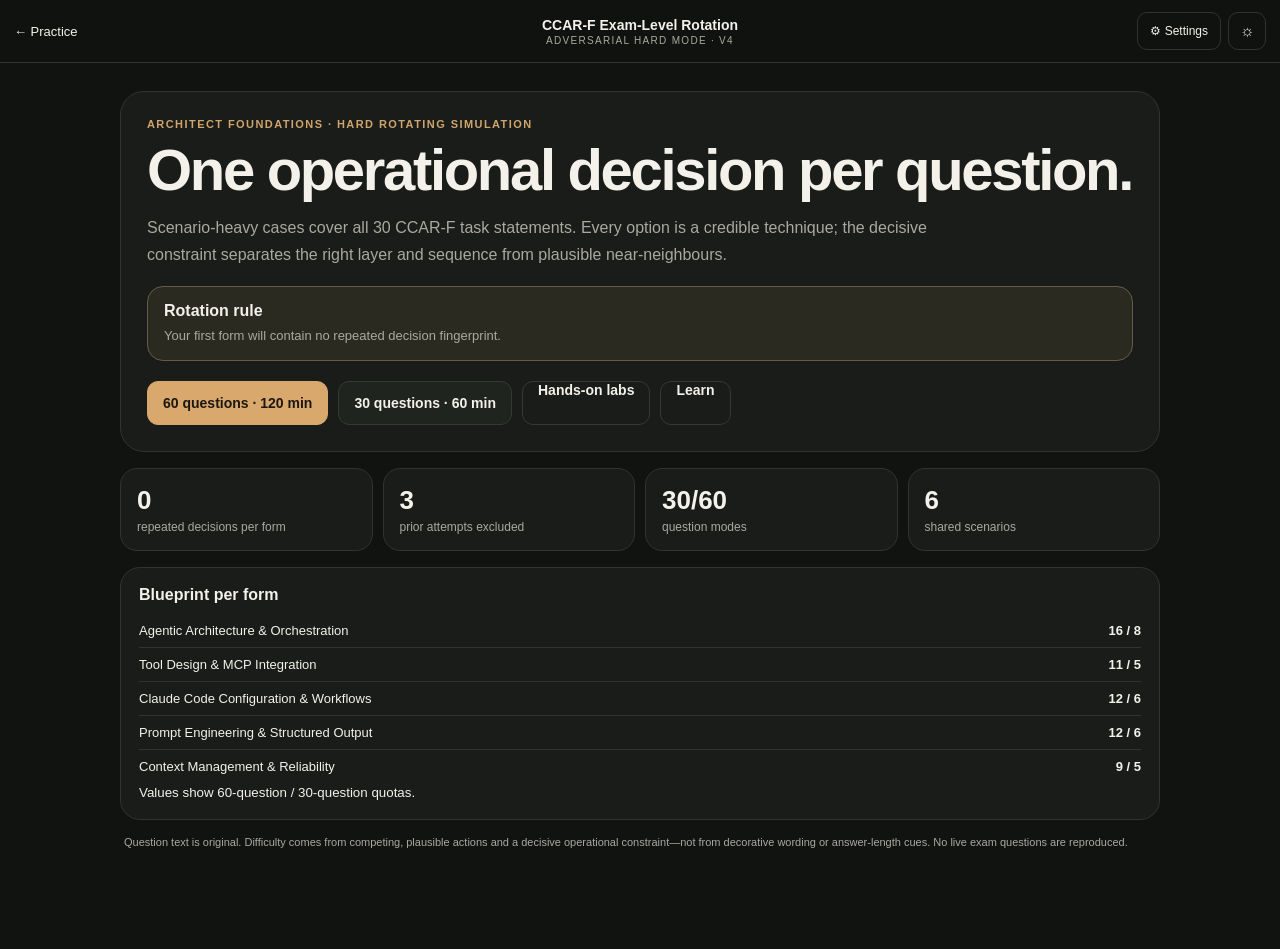
==== commit 5e37580c: "Raise CCAR-F bank to adversarial exam difficulty" ====
--- a/ccarf-final.html
+++ b/ccarf-final.html
@@ -8,11 +8,11 @@
   <title>CCAR-F Exam-Level Rotation</title>
   <link rel="stylesheet" href="styles.css">
   <link rel="stylesheet" href="readiness.css">
-  <link rel="stylesheet" href="ccarf-hardening.css?v=20260904-2">
+  <link rel="stylesheet" href="ccarf-hardening.css?v=20260904-3">
 </head>
 <body>
   <div id="ccarf-final-app"></div>
-  <script src="ccarf-final-bank.js?v=20260904-2"></script>
-  <script src="ccarf-final.js?v=20260904-2"></script>
+  <script src="ccarf-final-bank.js?v=20260904-3"></script>
+  <script src="ccarf-final.js?v=20260904-3"></script>
 </body>
 </html>
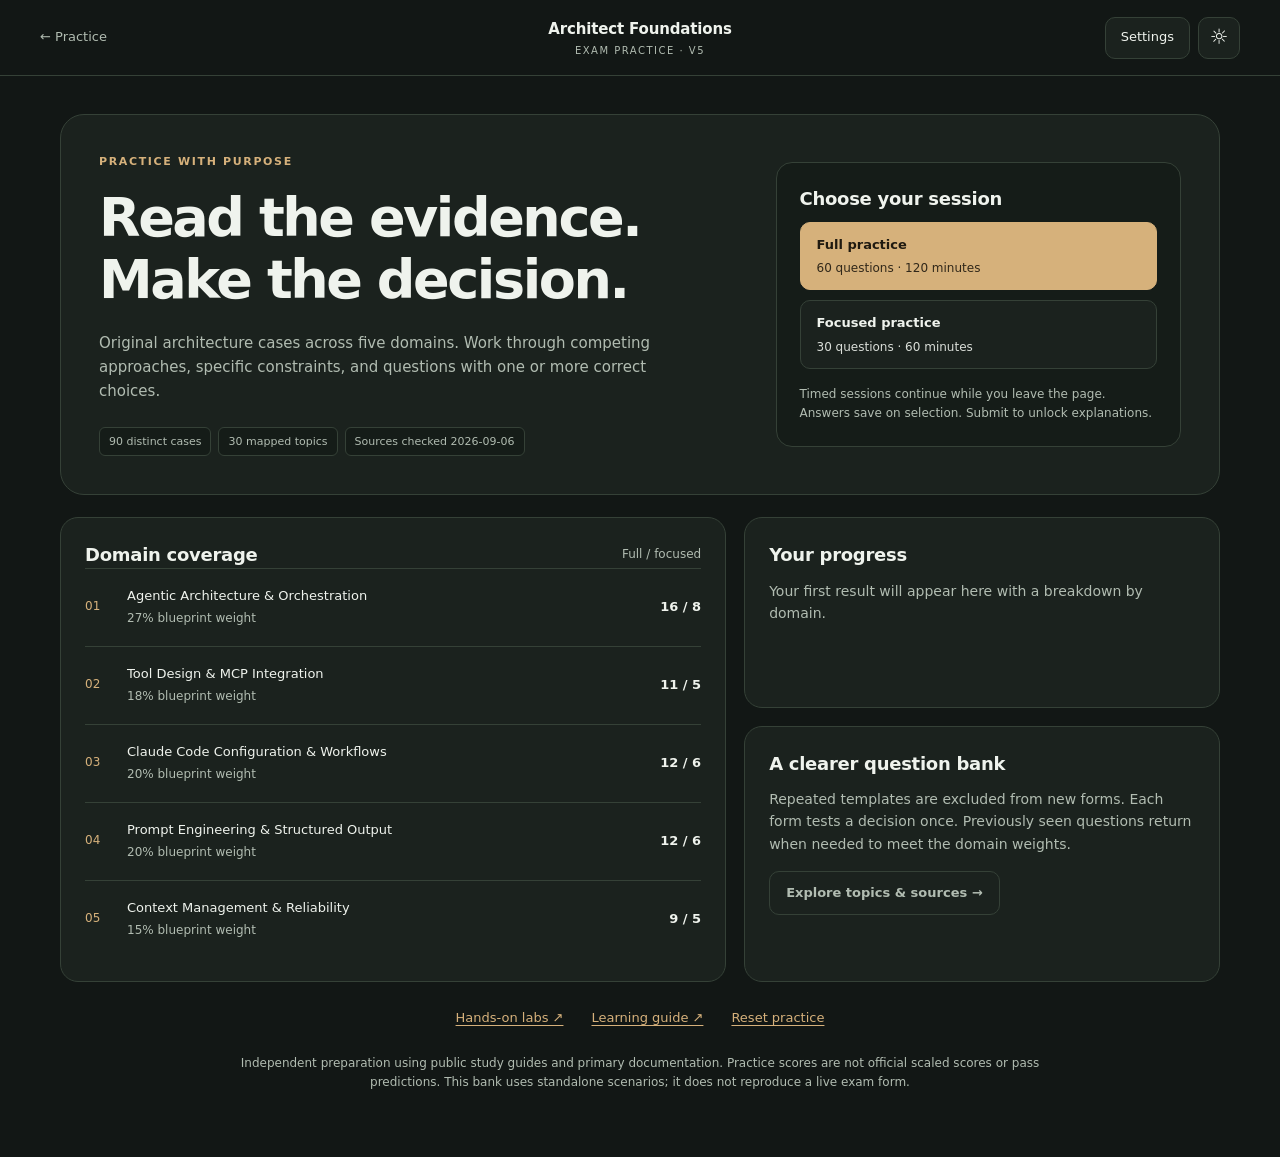
==== commit 8b02617d: "Review exam coverage, retire duplicate templates, and repair practice UI" ====
--- a/ccarf-final.html
+++ b/ccarf-final.html
@@ -4,15 +4,15 @@
   <meta charset="utf-8">
   <meta name="viewport" content="width=device-width,initial-scale=1,viewport-fit=cover">
   <meta name="theme-color" content="#111310">
-  <meta name="description" content="CCAR-F exam-level practice with decision-unique 30/60 question forms, shared scenarios, blueprint weighting, and three-attempt case rotation.">
-  <title>CCAR-F Exam-Level Rotation</title>
-  <link rel="stylesheet" href="styles.css">
-  <link rel="stylesheet" href="readiness.css">
-  <link rel="stylesheet" href="ccarf-hardening.css?v=20260904-3">
+  <meta name="description" content="Architect Foundations practice: 90 original cases, 30 mapped topics, timed sessions, multiple-response questions, and documented answer review.">
+  <title>Architect Foundations · Exam Practice</title>
+  <link rel="stylesheet" href="ccarf-final-ui.css?v=20260906-1">
 </head>
 <body>
+  <a class="ccarf-skip" href="#main">Skip to content</a>
   <div id="ccarf-final-app"></div>
-  <script src="ccarf-final-bank.js?v=20260904-3"></script>
-  <script src="ccarf-final.js?v=20260904-3"></script>
+  <noscript>This practice exam requires JavaScript to save answers and calculate results.</noscript>
+  <script src="ccarf-final-bank.js?v=20260906-1"></script>
+  <script src="ccarf-final.js?v=20260906-1"></script>
 </body>
 </html>
--- a/ccarf-final-ui.css
+++ b/ccarf-final-ui.css
@@ -0,0 +1,15 @@
+:root{color-scheme:dark;--bg:#121715;--panel:#1b221e;--surface:#151c18;--text:#eff3ed;--muted:#b1bcb1;--line:#354137;--accent:#d6b17b;--accent-ink:#201a10;--selected:#30372a;--green:#a9d4b5;--red:#f0aaa1;--radius:18px;font-family:Inter,ui-sans-serif,system-ui,-apple-system,BlinkMacSystemFont,"Segoe UI",sans-serif}
+:root[data-theme=light]{color-scheme:light;--bg:#f5f6f2;--panel:#fff;--surface:#f5f7f3;--text:#1e2a21;--muted:#536453;--line:#ced7ca;--accent:#795222;--accent-ink:#fff;--selected:#edf2e5;--green:#246c3c;--red:#a72d25}
+*{box-sizing:border-box}body{margin:0;background:var(--bg);color:var(--text);font-size:15px;line-height:1.6}button,a,input,summary{-webkit-tap-highlight-color:transparent}button,input{font:inherit}button{color:inherit;cursor:pointer}button:disabled{cursor:default;opacity:.45}button:focus-visible,a:focus-visible,summary:focus-visible{outline:3px solid var(--accent);outline-offset:4px}a{color:var(--accent);text-underline-offset:3px}button{touch-action:manipulation}h1,h2,h3,p{margin-top:0}h1{font-size:clamp(28px,3.8vw,44px);line-height:1.15;letter-spacing:-.035em}h2{font-size:18px;line-height:1.4;margin-bottom:12px;letter-spacing:-.015em}h3{font-size:15px;margin-bottom:5px}p{margin-bottom:16px}small{font-size:12px}code{font-family:ui-monospace,SFMono-Regular,Consolas,monospace;font-size:.92em;overflow-wrap:anywhere;background:color-mix(in srgb,var(--muted) 12%,transparent);border-radius:4px;padding:1px 4px}[hidden]{display:none!important}
+.ccarf-top{min-height:76px;display:grid;grid-template-columns:1fr auto 1fr;align-items:center;gap:16px;border-bottom:1px solid var(--line);padding:12px max(24px,calc((100vw - 1200px)/2));background:var(--bg)}.ccarf-back{font-size:13px;color:var(--muted);text-decoration:none}.ccarf-brand{display:flex;flex-direction:column;align-items:center;gap:2px;background:none;border:0;padding:0}.ccarf-brand strong{font-size:15px;letter-spacing:-.01em}.ccarf-brand span{font-size:10px;letter-spacing:.15em;color:var(--muted)}.ccarf-top nav{display:flex;justify-content:flex-end;gap:8px}.ccarf-icon,.ccarf-settings-link{height:42px;border:1px solid var(--line);background:var(--panel);border-radius:10px}.ccarf-icon{width:42px;font-size:21px}.ccarf-settings-link{padding:0 15px;font-size:13px}
+.ccarf-shell,.ccarf-exam{width:min(1160px,calc(100% - 48px));margin:0 auto;padding:38px 0 64px}.narrow{max-width:760px}.ccarf-kicker{color:var(--accent);font-size:11px;letter-spacing:.15em;text-transform:uppercase;font-weight:750}.ccarf-hero{display:grid;grid-template-columns:1.55fr 1fr;gap:48px;padding:38px;background:var(--panel);border:1px solid var(--line);border-radius:24px}.ccarf-hero h1{margin:16px 0 20px;font-size:clamp(32px,4.4vw,54px);letter-spacing:-.045em}.ccarf-hero p{color:var(--muted);max-width:560px}.ccarf-tags{display:flex;flex-wrap:wrap;gap:7px;margin-top:24px}.ccarf-tags span{font-size:11px;padding:5px 9px;border-radius:6px;background:var(--surface);border:1px solid var(--line);color:var(--muted)}.ccarf-start{align-self:center;background:var(--surface);border:1px solid var(--line);padding:23px;border-radius:16px}.ccarf-start .btn{width:100%;margin-top:10px;display:flex;flex-direction:column;align-items:flex-start;padding:12px 16px}.ccarf-start h2{margin-bottom:4px}.ccarf-start small{font-weight:450;opacity:.9}.ccarf-start .ccarf-small{margin:16px 0 0;font-size:12px}
+.btn{display:inline-flex;justify-content:center;align-items:center;gap:5px;min-height:44px;padding:10px 16px;border:1px solid var(--line);border-radius:10px;background:var(--panel);color:var(--text);font-weight:650;font-size:13px;text-decoration:none;line-height:1.5}.btn:hover:not(:disabled){border-color:var(--muted)}.btn.primary{background:var(--accent);color:var(--accent-ink);border-color:var(--accent)}.btn.ghost{background:none;color:var(--muted)}.btn.danger{color:var(--red);border-color:var(--red);background:transparent}.btn[aria-pressed=true]{border-color:var(--accent);background:var(--selected);color:var(--text)}
+.ccarf-home-grid{display:grid;grid-template-columns:1.4fr 1fr;gap:18px;margin-top:22px}.ccarf-side-stack{display:grid;gap:18px}.ccarf-card,.ccarf-setting-card{padding:24px;border:1px solid var(--line);background:var(--panel);border-radius:var(--radius)}.ccarf-card>p,.ccarf-setting-card>p{font-size:14px;color:var(--muted)}.ccarf-sectionhead{display:flex;align-items:center;justify-content:space-between;gap:12px}.ccarf-sectionhead h2{margin:0}.ccarf-domain-row{display:grid;grid-template-columns:28px 1fr auto;align-items:center;gap:14px;padding:17px 0;border-top:1px solid var(--line);font-size:13px}.ccarf-domain-row:first-of-type{margin-top:12px}.ccarf-domain-row small{display:block;color:var(--muted);margin-top:3px}.ccarf-domain-row b{white-space:nowrap}.ccarf-domain-index{color:var(--accent);font-size:12px}.ccarf-last-score{font-size:44px;font-weight:750;line-height:1.2}.ccarf-last-score small{font-size:23px}.ccarf-resource-bar{display:flex;justify-content:center;flex-wrap:wrap;gap:28px;padding:26px 0 10px;font-size:13px}.ccarf-resource-bar button{font-size:13px;border:0;padding:0;background:none;color:var(--accent);text-decoration:underline;text-underline-offset:3px}.ccarf-note,.ccarf-small{font-size:12px;color:var(--muted);line-height:1.6}.ccarf-note{max-width:860px;margin:15px auto 0;text-align:center}.ccarf-notices{max-width:1160px;margin:0 auto}.ccarf-notices p{padding:12px 18px;background:var(--selected);border:1px solid var(--accent);margin:12px 0 0;border-radius:10px;font-size:13px}
+.ccarf-exam-head{display:flex;justify-content:space-between;align-items:center;gap:20px}.ccarf-exam-head p{font-size:14px;margin:4px 0 0}.ccarf-clock{display:flex;flex-direction:column;text-align:right;flex-shrink:0}.ccarf-clock small{color:var(--muted);font-size:11px}.ccarf-clock b{font-size:27px;line-height:1.3;font-variant-numeric:tabular-nums}.urgent{color:var(--red)}progress{display:block;width:100%;height:5px;margin:20px 0 24px;border:0;background:var(--line);border-radius:9px;overflow:hidden;accent-color:var(--accent)}progress::-webkit-progress-bar{background:var(--line)}progress::-webkit-progress-value{background:var(--accent);border-radius:9px}progress::-moz-progress-bar{background:var(--accent)}.ccarf-exam-layout{display:grid;grid-template-columns:minmax(0,1fr) 245px;gap:22px;align-items:start}.ccarf-question{background:var(--panel);border:1px solid var(--line);border-radius:var(--radius);padding:28px}.ccarf-count-label{font-size:12px;color:var(--muted)}.ccarf-flag{border:0;background:transparent;color:var(--muted);font-size:12px;padding:8px 0 8px 8px;min-height:40px}.ccarf-flag.on{color:var(--accent)}.ccarf-stem{font-size:20px;line-height:1.6;font-weight:630;letter-spacing:-.015em;margin:15px 0 24px;scroll-margin-top:20px}.ccarf-stem:focus{outline:none}.ccarf-options{display:grid;gap:10px}.ccarf-option{display:grid;grid-template-columns:30px minmax(0,1fr) 16px;align-items:start;gap:13px;width:100%;padding:15px;text-align:left;background:var(--surface);color:var(--text);border:1px solid var(--line);border-radius:12px;font-size:14px;line-height:1.6}.ccarf-option:hover{border-color:var(--muted)}.ccarf-option.selected{background:var(--selected);border-color:var(--accent);box-shadow:inset 0 0 0 1px var(--accent)}.ccarf-letter{display:grid;place-items:center;border:1px solid var(--line);border-radius:7px;width:28px;height:28px;font-size:12px;font-weight:750}.selected .ccarf-letter{background:var(--accent);color:var(--accent-ink);border-color:var(--accent)}.ccarf-check{color:var(--accent);font-weight:750}.ccarf-selection-status{color:var(--muted);font-size:11px;margin:12px 0 0;min-height:19px}.ccarf-confidence{display:flex;gap:6px;flex-wrap:wrap;align-items:center;border-top:1px solid var(--line);padding-top:18px;margin-top:19px}.ccarf-confidence>span{font-size:12px;line-height:1.3;margin-right:8px}.ccarf-confidence small{display:block;color:var(--muted);font-size:10px}.ccarf-confidence button{border:1px solid var(--line);background:none;border-radius:8px;font-size:12px;padding:8px 10px;min-height:40px}.ccarf-confidence button.on{border-color:var(--accent);background:var(--selected)}.ccarf-confidence .ccarf-clear{margin-left:auto;color:var(--muted);border-color:transparent}.ccarf-controls{display:flex;justify-content:space-between;gap:12px;margin-top:22px}
+.ccarf-navigator{border:1px solid var(--line);border-radius:14px;padding:15px;background:var(--panel)}.ccarf-navigator summary{cursor:pointer;font-weight:650;font-size:12px;min-height:28px}.ccarf-navigator summary span{color:var(--muted);font-weight:450;margin-left:6px}.ccarf-navfilters{display:flex;gap:3px;margin:12px 0}.ccarf-navfilters button{border:1px solid transparent;background:none;font-size:10px;border-radius:6px;padding:6px;min-height:35px}.ccarf-navfilters button[aria-pressed=true]{border-color:var(--line);background:var(--selected)}.ccarf-navgrid{display:grid;grid-template-columns:repeat(5,1fr);gap:5px}.ccarf-navgrid>p{grid-column:1/-1;font-size:12px;color:var(--muted)}.ccarf-navnum{position:relative;min-height:38px;border:1px solid var(--line);border-radius:7px;background:none;font-size:12px}.ccarf-navnum.done{background:var(--selected);color:var(--green)}.ccarf-navnum.current{border-color:var(--accent);box-shadow:inset 0 0 0 1px var(--accent)}.ccarf-navnum.flag>span{position:absolute;right:3px;top:-3px;color:var(--accent)}.ccarf-navigator>.ccarf-small{font-size:10px;margin:12px 0 0}.ccarf-session-actions{display:grid;gap:9px;margin-top:16px}.ccarf-session-actions .ccarf-small{text-align:center;margin:0;font-size:11px}.ccarf-shortcuts{font-size:11px;color:var(--muted);margin:20px 0;line-height:1.8}
+.ccarf-actions{display:flex;flex-wrap:wrap;gap:10px;margin-top:22px}.ccarf-pagehead{display:flex;justify-content:space-between;align-items:center;gap:20px;margin-bottom:22px}.ccarf-pagehead h1{margin:5px 0 0}.ccarf-setting-card{margin-top:18px}.ccarf-setting-card.danger{border-color:var(--red)}.ccarf-result{border:1px solid var(--line);border-radius:var(--radius);padding:32px;background:var(--panel);display:grid;grid-template-columns:1fr auto;align-items:center;gap:32px}.ccarf-result h1{font-size:32px;margin:12px 0}.ccarf-result p{color:var(--muted)}.ccarf-score{font-size:76px;font-weight:750;color:var(--accent);letter-spacing:-.05em}.ccarf-score small{font-size:32px}.ccarf-domain-grid{display:grid;grid-template-columns:repeat(5,minmax(0,1fr));gap:12px;margin:20px 0}.ccarf-domain-grid article{padding:18px;display:flex;flex-direction:column}.ccarf-domain-grid h2{font-size:13px;flex:1;margin-top:10px}.ccarf-domain-grid b{font-size:28px}.ccarf-domain-grid progress{margin:10px 0}.ccarf-domain-grid article>span:last-child{font-size:12px;color:var(--muted)}.ccarf-review-filters{display:flex;flex-wrap:wrap;align-items:center;gap:8px;margin-bottom:20px}.ccarf-review-filters>span{font-size:12px;color:var(--muted);margin-left:auto}.ccarf-review{border:1px solid var(--line);border-radius:var(--radius);background:var(--panel);padding:26px;margin-bottom:18px}.ccarf-review-num{font-size:11px;color:var(--muted);margin-bottom:12px}.ccarf-review h2{font-size:18px;line-height:1.6}.ccarf-review-options{display:grid;gap:10px;margin:20px 0}.ccarf-review-option{padding:14px 17px;border:1px solid var(--line);border-radius:10px;font-size:14px}.ccarf-review-option p{margin:5px 0}.ccarf-review-option b{font-size:11px}.ccarf-review-option small{color:var(--muted);display:block;line-height:1.65;margin-top:8px}.ccarf-review-option.right{border-left:4px solid var(--green);background:color-mix(in srgb,var(--green) 7%,var(--panel))}.ccarf-review-option.wrong{border-left:4px solid var(--red);background:color-mix(in srgb,var(--red) 7%,var(--panel))}.ccarf-key{border-top:1px solid var(--line);padding:14px 0 0;font-size:14px}.ccarf-key b{font-size:12px;color:var(--accent)}.ccarf-key p{margin:6px 0 14px}.ccarf-sources{display:flex;flex-wrap:wrap;gap:8px 14px;font-size:12px}.ccarf-sources>span{flex-basis:100%;color:var(--muted)}.ccarf-sources a{overflow-wrap:anywhere}.ccarf-topic-group{margin-top:18px}.ccarf-topic{display:grid;grid-template-columns:40px 1fr auto;gap:14px;padding:18px 0;border-top:1px solid var(--line)}.ccarf-topic-id{color:var(--accent);font-size:13px;font-weight:700}.ccarf-topic>span:last-child{font-size:12px;color:var(--muted)}.ccarf-toast{position:fixed;bottom:24px;left:50%;transform:translateX(-50%);max-width:calc(100% - 32px);width:max-content;padding:12px 18px;border-radius:10px;border:1px solid var(--accent);background:var(--panel);color:var(--text);box-shadow:0 8px 28px #0004;z-index:100;font-size:13px}.ccarf-skip{position:absolute;top:-100px;left:15px;z-index:200;padding:12px;background:var(--panel);color:var(--text)}.ccarf-skip:focus{top:8px}
+@media(min-width:901px){.ccarf-exam-sidebar{position:sticky;top:20px}}
+@media(max-width:1000px){.ccarf-hero{gap:25px;padding:28px}.ccarf-exam-layout{grid-template-columns:minmax(0,1fr) 218px;gap:16px}.ccarf-question{padding:23px}.ccarf-domain-grid{grid-template-columns:repeat(3,1fr)}}
+@media(max-width:900px){.ccarf-exam-layout{grid-template-columns:1fr}.ccarf-exam-sidebar{display:grid;grid-template-columns:1fr 1fr;gap:16px}.ccarf-session-actions{margin:0;align-content:start}.ccarf-shortcuts{display:none}.ccarf-navgrid{grid-template-columns:repeat(6,1fr)}.ccarf-home-grid{grid-template-columns:1fr}.ccarf-side-stack{grid-template-columns:1fr 1fr}}
+@media(max-width:680px){.ccarf-top{grid-template-columns:1fr auto;gap:10px;padding:12px 16px}.ccarf-back{display:none}.ccarf-brand{align-items:flex-start}.ccarf-brand strong{font-size:13px}.ccarf-brand span{font-size:9px}.ccarf-settings-link{padding:0 11px}.ccarf-shell,.ccarf-exam{width:calc(100% - 28px);padding:22px 0 40px}.ccarf-hero{grid-template-columns:1fr;padding:23px;gap:26px;border-radius:18px}.ccarf-hero h1{font-size:36px}.ccarf-hero p{font-size:14px}.ccarf-start{padding:20px}.ccarf-tags{margin-top:18px}.ccarf-home-grid{margin-top:16px;gap:16px}.ccarf-side-stack{grid-template-columns:1fr;gap:16px}.ccarf-card,.ccarf-setting-card{padding:20px}.ccarf-domain-row{gap:8px;grid-template-columns:22px 1fr auto;font-size:12px}.ccarf-domain-row small{font-size:10px}.ccarf-sectionhead>.ccarf-small{font-size:10px}.ccarf-exam-head p{font-size:12px;max-width:210px}.ccarf-clock b{font-size:24px}.ccarf-question{padding:18px}.ccarf-stem{font-size:18px;margin-top:12px}.ccarf-option{padding:12px;gap:9px;grid-template-columns:25px minmax(0,1fr) 12px;font-size:13px}.ccarf-letter{width:24px;height:25px}.ccarf-confidence{gap:5px}.ccarf-confidence button{padding:7px 9px}.ccarf-confidence .ccarf-clear{flex-basis:100%;margin-left:0;text-align:left;padding-left:0}.ccarf-exam-sidebar{grid-template-columns:1fr}.ccarf-navgrid{grid-template-columns:repeat(6,1fr)}.ccarf-navnum{min-height:44px}.ccarf-navfilters button{min-height:40px;padding:7px 11px}.ccarf-session-actions{grid-template-columns:1fr 1fr}.ccarf-session-actions p{grid-column:1/-1}.ccarf-result{grid-template-columns:1fr;padding:24px;gap:8px}.ccarf-result h1{font-size:28px}.ccarf-score{font-size:62px}.ccarf-domain-grid{grid-template-columns:1fr 1fr}.ccarf-domain-grid article:last-child{grid-column:1/-1}.ccarf-review{padding:18px}.ccarf-review h2{font-size:16px}.ccarf-topic{grid-template-columns:28px 1fr;gap:9px}.ccarf-topic>span:last-child{grid-column:2}.ccarf-review-filters>span{flex-basis:100%;margin-left:0}.ccarf-pagehead .btn{flex-shrink:0}.ccarf-resource-bar{gap:12px 22px}.ccarf-note{text-align:left}.ccarf-notices{margin:0 14px}}
+@media(prefers-reduced-motion:reduce){*{scroll-behavior:auto!important}}
